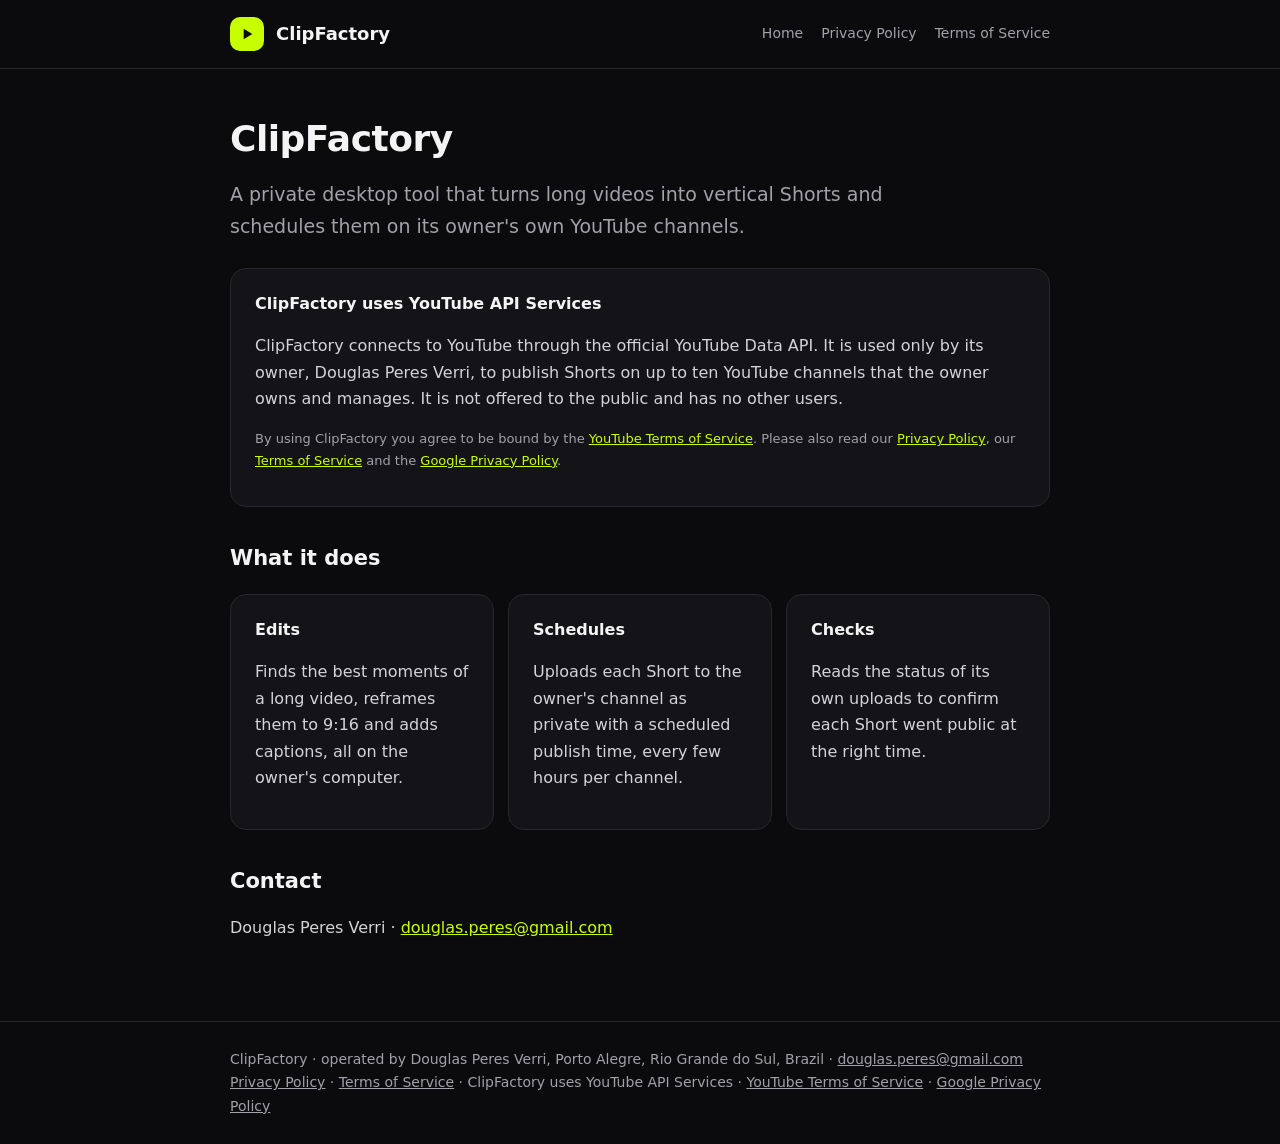
==== index.html @ 7c44194a "ClipFactory public site (homepage, privacy policy, terms)" ====
<!doctype html>
<html lang="en">
<head>
<meta charset="utf-8">
<meta name="viewport" content="width=device-width, initial-scale=1">
<title>ClipFactory</title>
<link rel="stylesheet" href="style.css">
</head>
<body>
<header><div class="wrap">
  <span class="logo"><svg width="16" height="16" viewBox="0 0 24 24"><path d="M7 4l13 8-13 8z" fill="#0b0d00"/></svg></span>
  <a class="brand" href="index.html">ClipFactory</a>
  <nav><a href="index.html">Home</a><a href="privacy.html">Privacy Policy</a><a href="terms.html">Terms of Service</a></nav>
</div></header>

<main><div class="wrap">
<h1>ClipFactory</h1>
<p class="lead">A private desktop tool that turns long videos into vertical Shorts and schedules them on its owner's own
YouTube channels.</p>
<div class="card">
  <div class="yt">ClipFactory uses YouTube API Services</div>
  <p>ClipFactory connects to YouTube through the official YouTube Data API. It is used only by its owner, Douglas Peres Verri, to
  publish Shorts on up to ten YouTube channels that the owner owns and manages. It is not offered to the public and has no other
  users.</p>
  <p class="badge">By using ClipFactory you agree to be bound by the <a href="https://www.youtube.com/t/terms">YouTube Terms of
  Service</a>. Please also read our <a href="privacy.html">Privacy Policy</a>, our <a href="terms.html">Terms of Service</a>
  and the <a href="https://policies.google.com/privacy">Google Privacy Policy</a>.</p>
</div>
<h2>What it does</h2>
<div class="grid">
  <div class="card"><b>Edits</b><p>Finds the best moments of a long video, reframes them to 9:16 and adds captions, all on
  the owner's computer.</p></div>
  <div class="card"><b>Schedules</b><p>Uploads each Short to the owner's channel as private with a scheduled publish time,
  every few hours per channel.</p></div>
  <div class="card"><b>Checks</b><p>Reads the status of its own uploads to confirm each Short went public at the right
  time.</p></div>
</div>
<h2>Contact</h2>
<p>Douglas Peres Verri · <a href="mailto:douglas.peres@gmail.com">douglas.peres@gmail.com</a></p>
</div></main>
<footer><div class="wrap">
  ClipFactory · operated by Douglas Peres Verri, Porto Alegre, Rio Grande do Sul, Brazil · <a href="mailto:douglas.peres@gmail.com">douglas.peres@gmail.com</a><br>
  <a href="privacy.html">Privacy Policy</a> · <a href="terms.html">Terms of Service</a> · ClipFactory uses YouTube API Services ·
  <a href="https://www.youtube.com/t/terms">YouTube Terms of Service</a> · <a href="https://policies.google.com/privacy">Google Privacy Policy</a>
</div></footer>

</body>
</html>
---- style.css ----
:root { --bg: #0b0b0e; --surface: #141418; --line: #26262d; --text: #f4f4f5; --text2: #a1a1aa; --acc: #c8ff00; --yt: #ff0033; }
* { box-sizing: border-box; }
body { margin: 0; background: var(--bg); color: var(--text); font: 16px/1.65 system-ui, -apple-system, "Segoe UI", Roboto, sans-serif; }
a { color: var(--acc); }
.wrap { max-width: 860px; margin: 0 auto; padding: 0 20px; }
header { border-bottom: 1px solid var(--line); }
header .wrap { display: flex; align-items: center; gap: 12px; height: 68px; }
.logo { width: 34px; height: 34px; border-radius: 10px; background: var(--acc); display: grid; place-items: center; }
.brand { font-weight: 700; font-size: 18px; color: var(--text); text-decoration: none; }
nav { margin-left: auto; display: flex; gap: 18px; font-size: 14px; }
nav a { color: var(--text2); text-decoration: none; } nav a:hover { color: var(--text); }
main { padding: 48px 0 64px; }
h1 { font-size: 36px; line-height: 1.2; margin: 0 0 14px; letter-spacing: -.5px; }
h2 { font-size: 21px; margin: 34px 0 8px; }
p, li { color: #d4d4d8; }
.lead { font-size: 19px; color: var(--text2); max-width: 680px; }
.card { background: var(--surface); border: 1px solid var(--line); border-radius: 16px; padding: 22px 24px; margin-top: 26px; }
.yt { display: inline-flex; align-items: center; gap: 10px; font-weight: 600; }
.badge { font-size: 13px; color: var(--text2); }
footer { border-top: 1px solid var(--line); padding: 26px 0; font-size: 14px; color: var(--text2); }
footer a { color: var(--text2); }
.grid { display: grid; grid-template-columns: repeat(auto-fit, minmax(220px, 1fr)); gap: 14px; margin-top: 18px; }
.grid .card { margin: 0; }
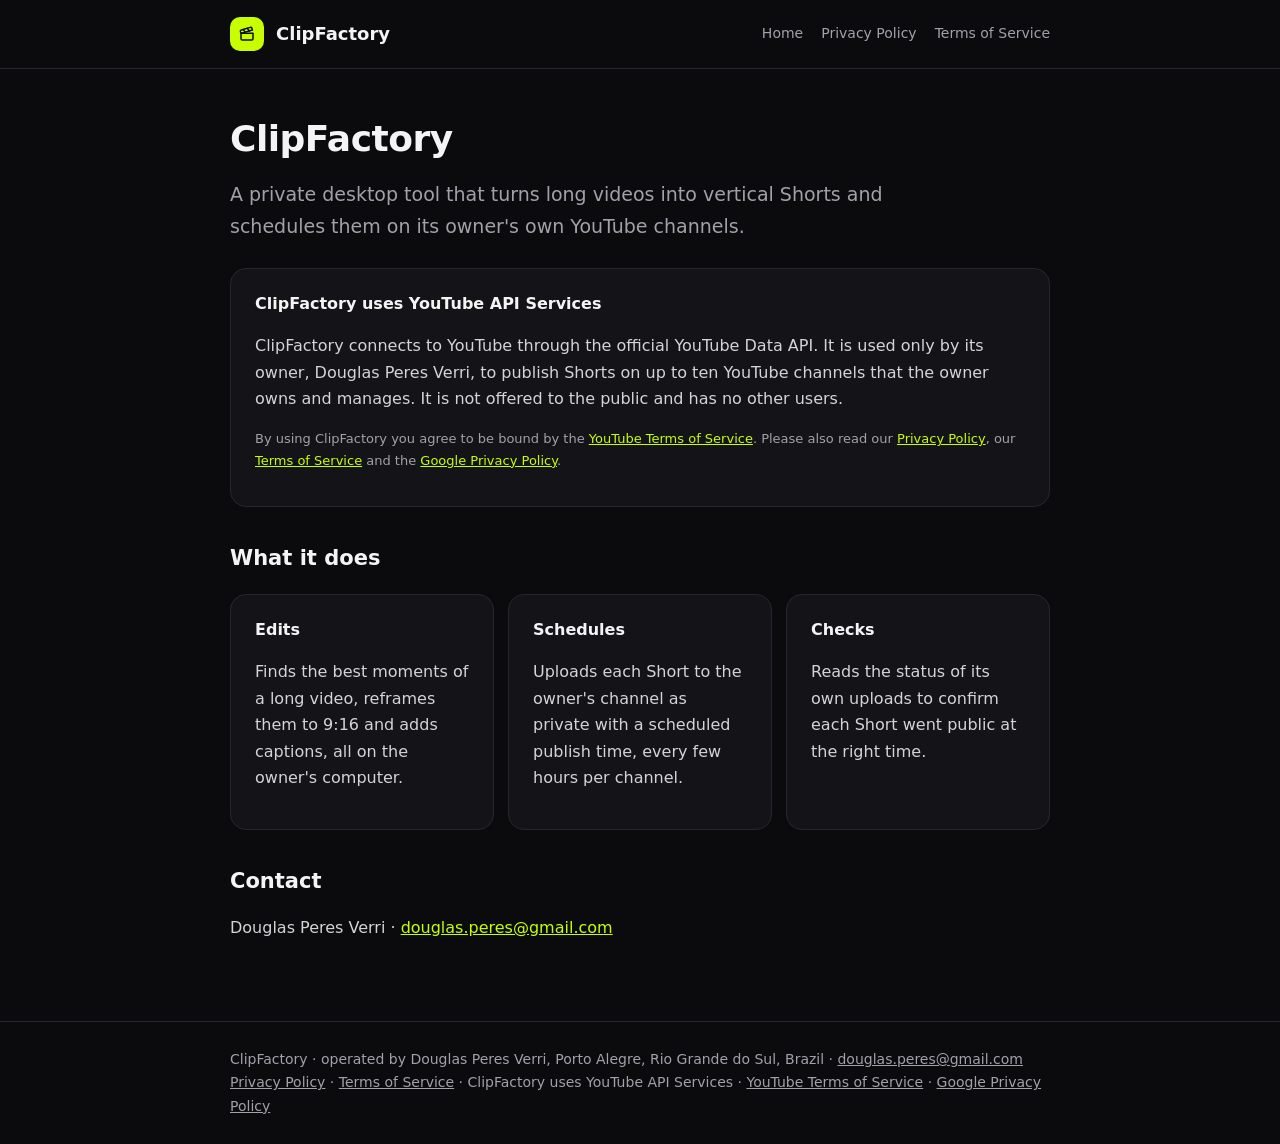
==== commit b9a17caa: "Generic logo; privacy policy: channel data refresh" ====
--- a/index.html
+++ b/index.html
@@ -8,7 +8,7 @@
 </head>
 <body>
 <header><div class="wrap">
-  <span class="logo"><svg width="16" height="16" viewBox="0 0 24 24"><path d="M7 4l13 8-13 8z" fill="#0b0d00"/></svg></span>
+  <span class="logo"><svg width="16" height="16" viewBox="0 0 24 24" fill="none" stroke="#0b0d00" stroke-width="2.2" stroke-linecap="round" stroke-linejoin="round"><path d="M20.2 6 3 11l-.9-2.4c-.3-1.1.3-2.2 1.3-2.5l13.5-4c1.1-.3 2.2.3 2.5 1.3Z"/><path d="m6.2 5.3 3.1 3.9"/><path d="m12.4 3.4 3.1 4"/><path d="M3 11h18v8a2 2 0 0 1-2 2H5a2 2 0 0 1-2-2Z"/></svg></span>
   <a class="brand" href="index.html">ClipFactory</a>
   <nav><a href="index.html">Home</a><a href="privacy.html">Privacy Policy</a><a href="terms.html">Terms of Service</a></nav>
 </div></header>
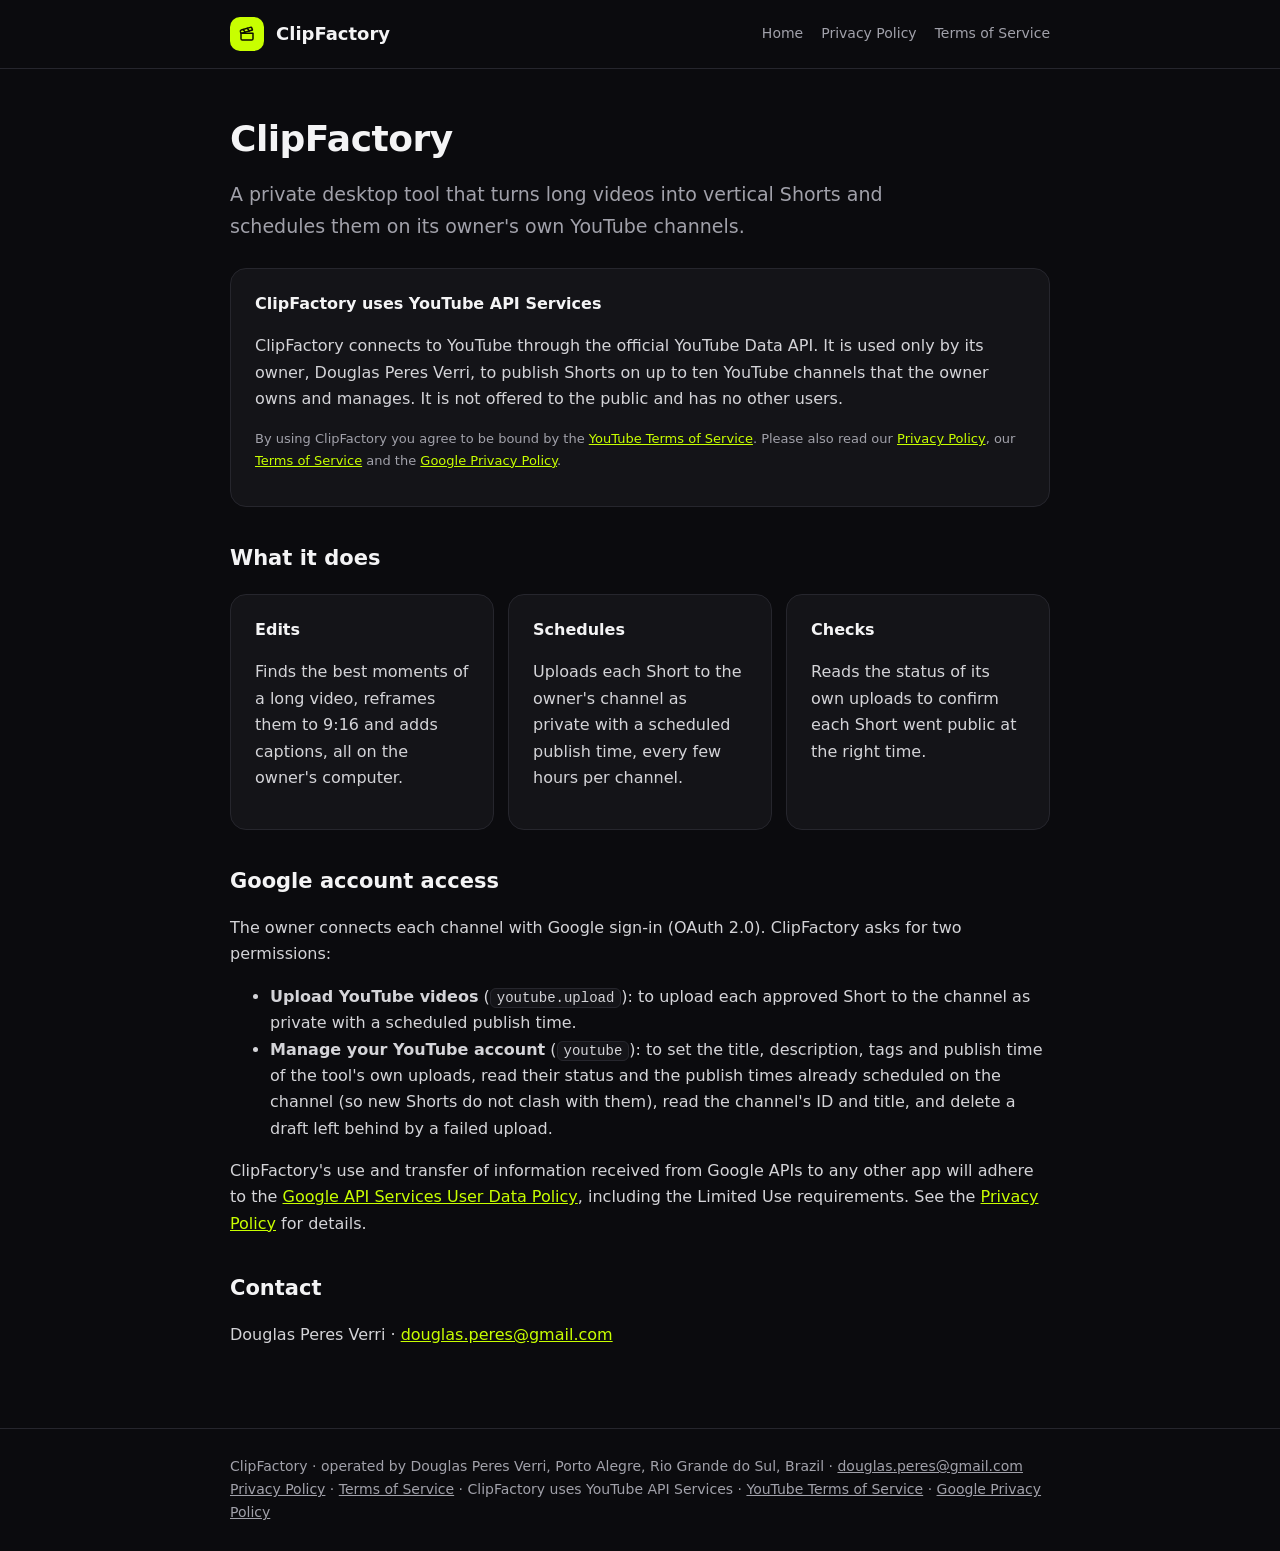
==== commit e715dd1e: "Custom domain clipfactory.com.br; Google API Services User Data Policy (Limited Use) and Google acco" ====
--- a/index.html
+++ b/index.html
@@ -35,6 +35,18 @@
   <div class="card"><b>Checks</b><p>Reads the status of its own uploads to confirm each Short went public at the right
   time.</p></div>
 </div>
+<h2>Google account access</h2>
+<p>The owner connects each channel with Google sign-in (OAuth 2.0). ClipFactory asks for two permissions:</p>
+<ul>
+  <li><b>Upload YouTube videos</b> (<code>youtube.upload</code>): to upload each approved Short to the channel as private
+  with a scheduled publish time.</li>
+  <li><b>Manage your YouTube account</b> (<code>youtube</code>): to set the title, description, tags and publish time of
+  the tool's own uploads, read their status and the publish times already scheduled on the channel (so new Shorts do not
+  clash with them), read the channel's ID and title, and delete a draft left behind by a failed upload.</li>
+</ul>
+<p>ClipFactory's use and transfer of information received from Google APIs to any other app will adhere to the
+<a href="https://developers.google.com/terms/api-services-user-data-policy">Google API Services User Data Policy</a>,
+including the Limited Use requirements. See the <a href="privacy.html">Privacy Policy</a> for details.</p>
 <h2>Contact</h2>
 <p>Douglas Peres Verri · <a href="mailto:douglas.peres@gmail.com">douglas.peres@gmail.com</a></p>
 </div></main>
--- a/style.css
+++ b/style.css
@@ -17,6 +17,7 @@
 .card { background: var(--surface); border: 1px solid var(--line); border-radius: 16px; padding: 22px 24px; margin-top: 26px; }
 .yt { display: inline-flex; align-items: center; gap: 10px; font-weight: 600; }
 .badge { font-size: 13px; color: var(--text2); }
+code { font-size: 14px; background: var(--surface); border: 1px solid var(--line); border-radius: 6px; padding: 1px 6px; }
 footer { border-top: 1px solid var(--line); padding: 26px 0; font-size: 14px; color: var(--text2); }
 footer a { color: var(--text2); }
 .grid { display: grid; grid-template-columns: repeat(auto-fit, minmax(220px, 1fr)); gap: 14px; margin-top: 18px; }
